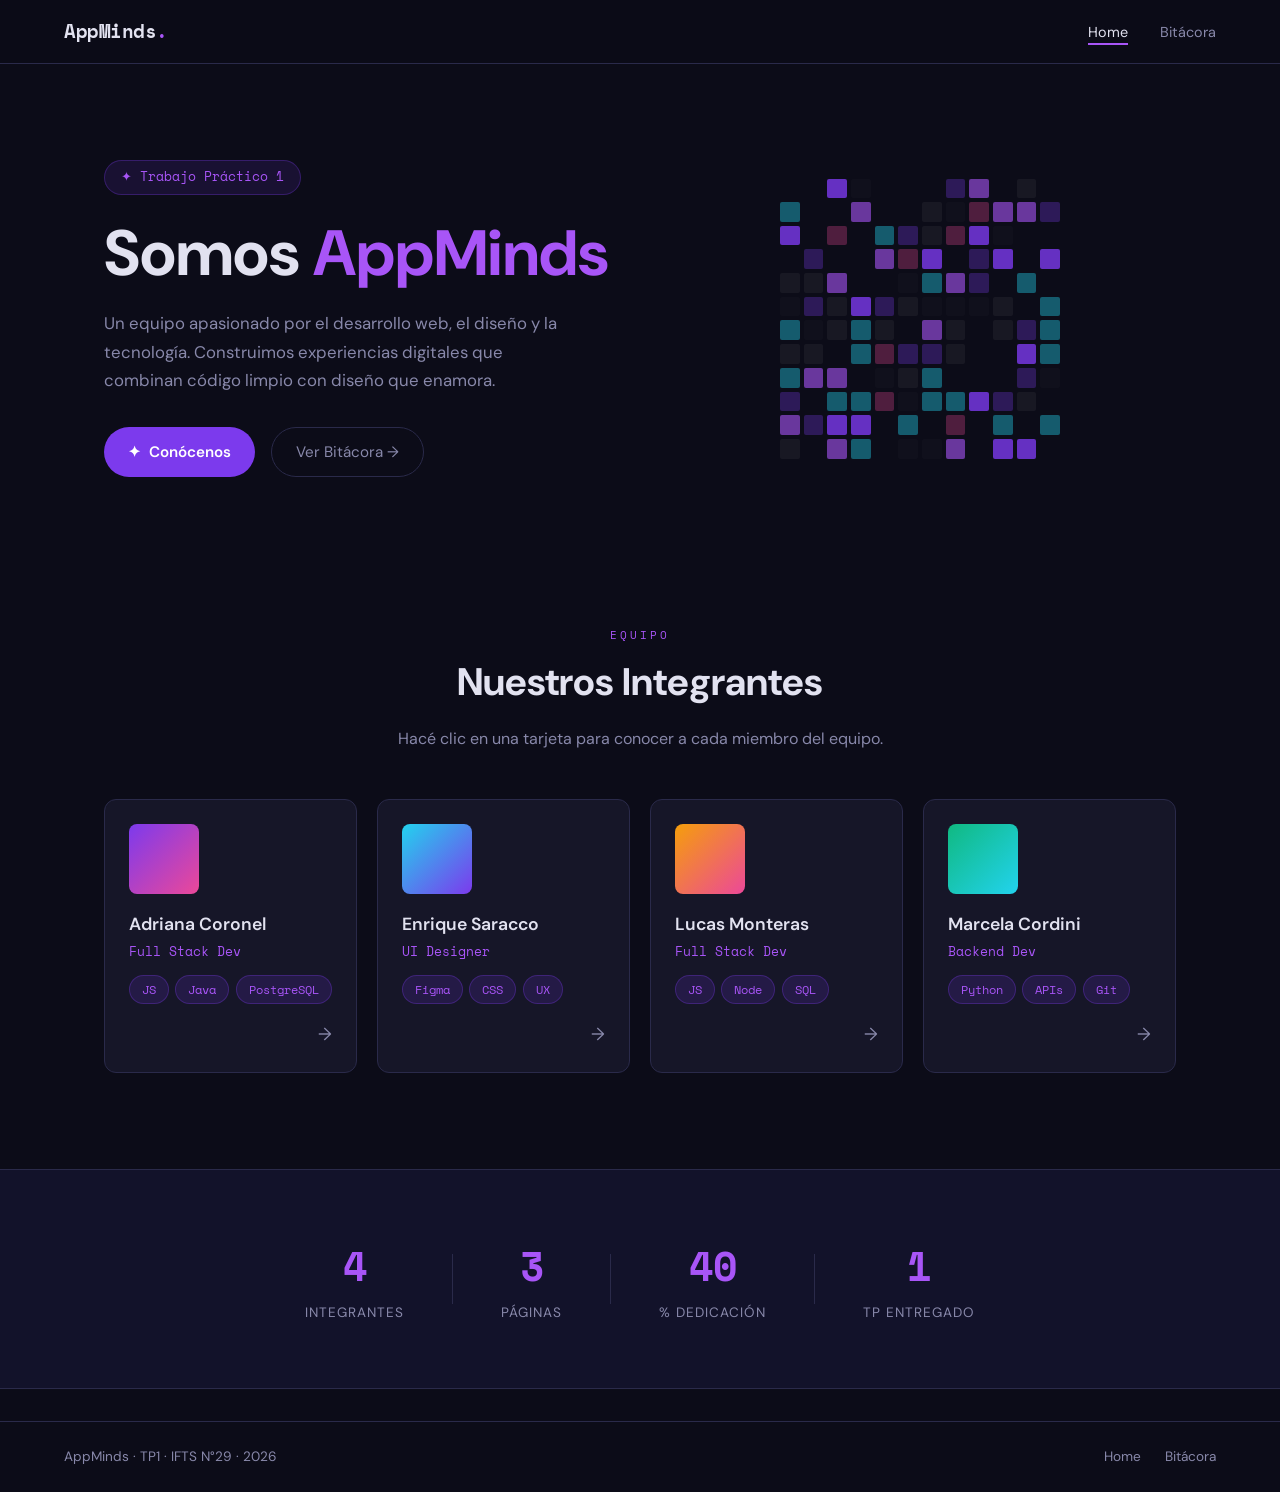
==== index.html @ 3d328a64 "modificacion de perfil" ====
<!DOCTYPE html>
<html lang="es">
<head>
  <meta charset="UTF-8" />
  <meta name="viewport" content="width=device-width, initial-scale=1.0" />
  <title>AppMinds | TP1</title>
  <link rel="stylesheet" href="css/styles.css" />
  <link rel="stylesheet" href="css/index.css" />
</head>
<body>
  <nav class="navbar">
    <a href="index.html" class="nav-logo">AppMinds<span class="accent">.</span></a>
    <ul class="nav-links">
      <li><a href="index.html" class="active">Home</a></li>
      <li><a href="bitacora.html">Bitácora</a></li>
    </ul>
    <button class="nav-toggle" id="navToggle" aria-label="Menu">
      <span></span><span></span><span></span>
    </button>
  </nav>

  <main>
    <!-- Hero -->
    <section class="hero">
      <div class="hero-content">
        <div class="hero-badge">✦ Trabajo Práctico 1</div>
        <h1 class="hero-title">
          Somos <span class="accent">AppMinds</span>
        </h1>
        <p class="hero-desc">
          Un equipo apasionado por el desarrollo web, el diseño y la tecnología. Construimos experiencias digitales que combinan código limpio con diseño que enamora.
        </p>
        <div class="hero-cta">
          <button id="btnSurprise" class="btn-primary">
            <span>✦</span> Conócenos
          </button>
          <a href="bitacora.html" class="btn-ghost">Ver Bitácora →</a>
        </div>
        <div id="surpriseMsg" class="surprise-msg hidden">
          ¡Hola! 👋 Somos estudiantes de desarrollo web. Bienvenido a nuestro TP1.
        </div>
      </div>
      <div class="hero-visual">
        <div class="pixel-grid" id="pixelGrid"></div>
      </div>
    </section>

    <!-- Team Members -->
    <section class="team-section">
      <div class="section-header">
        <span class="section-tag">EQUIPO</span>
        <h2>Nuestros Integrantes</h2>
        <p>Hacé clic en una tarjeta para conocer a cada miembro del equipo.</p>
      </div>
      <div class="team-grid">

        <a href="adriana.html" class="member-card">
          <div class="member-avatar">
            <div class="avatar-pixel av1"></div>
          </div>
          <div class="member-info">
            <h3>Adriana Coronel</h3>
            <span class="member-role">Full Stack Dev</span>
            <div class="member-skills">
              <span class="tag">JS</span>
              <span class="tag">Java</span>
              <span class="tag">PostgreSQL</span>
            </div>
          </div>
          <span class="card-arrow">→</span>
        </a>

        <a href="miembro2.html" class="member-card">
          <div class="member-avatar">
            <div class="avatar-pixel av2"></div>
          </div>
          <div class="member-info">
            <h3>Enrique Saracco</h3>
            <span class="member-role">UI Designer</span>
            <div class="member-skills">
              <span class="tag">Figma</span>
              <span class="tag">CSS</span>
              <span class="tag">UX</span>
            </div>
          </div>
          <span class="card-arrow">→</span>
        </a>

        <a href="miembro3.html" class="member-card">
          <div class="member-avatar">
            <div class="avatar-pixel av3"></div>
          </div>
          <div class="member-info">
            <h3>Lucas Monteras</h3>
            <span class="member-role">Full Stack Dev</span>
            <div class="member-skills">
              <span class="tag">JS</span>
              <span class="tag">Node</span>
              <span class="tag">SQL</span>
            </div>
          </div>
          <span class="card-arrow">→</span>
        </a>

        <a href="miembro4.html" class="member-card">
          <div class="member-avatar">
            <div class="avatar-pixel av4"></div>
          </div>
          <div class="member-info">
            <h3>Marcela Cordini</h3>
            <span class="member-role">Backend Dev</span>
            <div class="member-skills">
              <span class="tag">Python</span>
              <span class="tag">APIs</span>
              <span class="tag">Git</span>
            </div>
          </div>
          <span class="card-arrow">→</span>
        </a>

      </div>
    </section>

    <!-- Stats -->
    <section class="stats-section">
      <div class="stat-item">
        <span class="stat-num" data-target="4">0</span>
        <span class="stat-label">Integrantes</span>
      </div>
      <div class="stat-divider"></div>
      <div class="stat-item">
        <span class="stat-num" data-target="3">0</span>
        <span class="stat-label">Páginas</span>
      </div>
      <div class="stat-divider"></div>
      <div class="stat-item">
        <span class="stat-num" data-target="100">0</span>
        <span class="stat-label">% Dedicación</span>
      </div>
      <div class="stat-divider"></div>
      <div class="stat-item">
        <span class="stat-num" data-target="1">0</span>
        <span class="stat-label">TP Entregado</span>
      </div>
    </section>
  </main>

  <footer class="footer">
    <p>AppMinds · TP1 · IFTS N°29 · 2026</p>
    <div class="footer-links">
      <a href="index.html">Home</a>
      <a href="bitacora.html">Bitácora</a>
    </div>
  </footer>

  <script src="js/main.js"></script>
  <script src="js/index.js"></script>
</body>
</html>
---- css/styles.css ----
/* =========================================
   GLOBAL STYLES - DevTeam TP1
   ========================================= */

@import url('https://fonts.googleapis.com/css2?family=Space+Mono:ital,wght@0,400;0,700;1,400&family=DM+Sans:wght@300;400;500;600;700&display=swap');

/* ---- CSS Variables ---- */
:root {
  --bg:        #0c0c18;
  --bg-2:      #12122a;
  --bg-card:   #161628;
  --border:    #2a2a4a;
  --purple:    #7c3aed;
  --purple-light: #a855f7;
  --purple-glow: rgba(124, 58, 237, 0.25);
  --pink:      #ec4899;
  --cyan:      #22d3ee;
  --text:      #e2e2f0;
  --text-muted:#8888aa;
  --white:     #ffffff;
  --font-mono: 'Space Mono', monospace;
  --font-sans: 'DM Sans', sans-serif;
  --radius:    12px;
  --radius-sm: 8px;
  --radius-pill: 50px;
  --transition: 0.25s ease;
  --shadow:    0 4px 24px rgba(0,0,0,0.4);
  --shadow-purple: 0 0 30px rgba(124, 58, 237, 0.3);
}

/* ---- Reset ---- */
*, *::before, *::after { box-sizing: border-box; margin: 0; padding: 0; }
html { scroll-behavior: smooth; }
body {
  font-family: var(--font-sans);
  background: var(--bg);
  color: var(--text);
  line-height: 1.6;
  min-height: 100vh;
  overflow-x: hidden;
}
a { color: inherit; text-decoration: none; }
ul { list-style: none; }
img { max-width: 100%; display: block; }
button { cursor: pointer; border: none; background: none; font-family: inherit; }

/* ---- Scrollbar ---- */
::-webkit-scrollbar { width: 6px; }
::-webkit-scrollbar-track { background: var(--bg); }
::-webkit-scrollbar-thumb { background: var(--purple); border-radius: 3px; }

/* ---- Navbar ---- */
.navbar {
  position: sticky;
  top: 0;
  z-index: 100;
  display: flex;
  align-items: center;
  justify-content: space-between;
  padding: 1rem 2rem;
  background: rgba(12, 12, 24, 0.9);
  backdrop-filter: blur(12px);
  border-bottom: 1px solid var(--border);
}
.nav-logo {
  font-family: var(--font-mono);
  font-size: 1.2rem;
  font-weight: 700;
  letter-spacing: -0.5px;
}
.nav-logo .accent { color: var(--purple-light); }
.nav-links {
  display: flex;
  gap: 2rem;
}
.nav-links a {
  font-size: 0.9rem;
  color: var(--text-muted);
  transition: color var(--transition);
  position: relative;
}
.nav-links a::after {
  content: '';
  position: absolute;
  bottom: -4px; left: 0;
  width: 0; height: 2px;
  background: var(--purple-light);
  transition: width var(--transition);
}
.nav-links a:hover,
.nav-links a.active {
  color: var(--text);
}
.nav-links a.active::after,
.nav-links a:hover::after { width: 100%; }

.nav-toggle {
  display: none;
  flex-direction: column;
  gap: 5px;
  padding: 4px;
}
.nav-toggle span {
  display: block;
  width: 22px; height: 2px;
  background: var(--text);
  border-radius: 2px;
  transition: var(--transition);
}

/* ---- Buttons ---- */
.btn-primary {
  display: inline-flex;
  align-items: center;
  gap: 0.5rem;
  padding: 0.75rem 1.5rem;
  background: var(--purple);
  color: var(--white);
  border-radius: var(--radius-pill);
  font-size: 0.95rem;
  font-weight: 600;
  transition: background var(--transition), transform var(--transition), box-shadow var(--transition);
}
.btn-primary:hover {
  background: var(--purple-light);
  transform: translateY(-2px);
  box-shadow: var(--shadow-purple);
}
.btn-ghost {
  display: inline-flex;
  align-items: center;
  gap: 0.5rem;
  padding: 0.75rem 1.5rem;
  border: 1px solid var(--border);
  color: var(--text-muted);
  border-radius: var(--radius-pill);
  font-size: 0.95rem;
  transition: border-color var(--transition), color var(--transition);
}
.btn-ghost:hover {
  border-color: var(--purple);
  color: var(--text);
}

/* ---- Tags / Pills ---- */
.tag {
  display: inline-block;
  padding: 0.25rem 0.75rem;
  background: rgba(124, 58, 237, 0.15);
  border: 1px solid rgba(124, 58, 237, 0.3);
  color: var(--purple-light);
  border-radius: var(--radius-pill);
  font-size: 0.75rem;
  font-family: var(--font-mono);
  font-weight: 400;
}

/* ---- Section header ---- */
.section-tag {
  display: inline-block;
  font-family: var(--font-mono);
  font-size: 0.7rem;
  letter-spacing: 3px;
  color: var(--purple-light);
  margin-bottom: 0.5rem;
}
.section-header {
  text-align: center;
  margin-bottom: 3rem;
}
.section-header h2 {
  font-size: clamp(1.6rem, 3vw, 2.4rem);
  font-weight: 700;
  margin-bottom: 0.75rem;
}
.section-header p {
  color: var(--text-muted);
  max-width: 500px;
  margin: 0 auto;
}

/* ---- Footer ---- */
.footer {
  display: flex;
  align-items: center;
  justify-content: space-between;
  padding: 1.5rem 2rem;
  border-top: 1px solid var(--border);
  font-size: 0.85rem;
  color: var(--text-muted);
}
.footer-links {
  display: flex;
  gap: 1.5rem;
}
.footer-links a:hover { color: var(--purple-light); }

/* ---- Accent color ---- */
.accent { color: var(--purple-light); }

/* ---- Hidden util ---- */
.hidden { display: none !important; }

/* ---- Back link ---- */
.back-link {
  display: inline-flex;
  align-items: center;
  gap: 0.5rem;
  color: var(--text-muted);
  font-size: 0.9rem;
  margin: 1.5rem 2rem;
  transition: color var(--transition);
}
.back-link:hover { color: var(--purple-light); }

/* =========================================
   RESPONSIVE
   ========================================= */

/* Mobile small — 400px */
@media (max-width: 400px) {
  .navbar { padding: 0.75rem 1rem; }
  .nav-links { display: none; }
  .nav-toggle { display: flex; }
  .footer { flex-direction: column; gap: 0.75rem; text-align: center; }
}

/* Tablet — 900px */
@media (max-width: 900px) {
  .nav-links { gap: 1.25rem; }
  .nav-toggle { display: flex; }
}

/* Desktop — 1200px and up */
@media (min-width: 1200px) {
  .navbar { padding: 1rem 4rem; }
  .footer { padding: 1.5rem 4rem; }
}

/* Mobile nav open state */
.nav-links.open {
  display: flex;
  flex-direction: column;
  position: absolute;
  top: 100%; left: 0; right: 0;
  background: var(--bg-2);
  border-bottom: 1px solid var(--border);
  padding: 1rem 2rem;
  gap: 1rem;
}
---- css/index.css ----
/* =========================================
   INDEX PAGE STYLES
   ========================================= */

/* ---- Hero ---- */
.hero {
  display: grid;
  grid-template-columns: 1fr 1fr;
  align-items: center;
  gap: 3rem;
  padding: 5rem 2rem 4rem;
  max-width: 1100px;
  margin: 0 auto;
}

.hero-badge {
  display: inline-flex;
  align-items: center;
  gap: 0.5rem;
  padding: 0.4rem 1rem;
  background: rgba(124, 58, 237, 0.12);
  border: 1px solid rgba(124, 58, 237, 0.3);
  border-radius: var(--radius-pill);
  font-size: 0.8rem;
  font-family: var(--font-mono);
  color: var(--purple-light);
  margin-bottom: 1.5rem;
  animation: fadeDown 0.6s ease both;
}

.hero-title {
  font-size: clamp(2.4rem, 5vw, 4rem);
  font-weight: 700;
  line-height: 1.1;
  margin-bottom: 1.25rem;
  animation: fadeDown 0.6s 0.1s ease both;
}

.hero-desc {
  color: var(--text-muted);
  font-size: 1.05rem;
  line-height: 1.7;
  max-width: 480px;
  margin-bottom: 2rem;
  animation: fadeDown 0.6s 0.2s ease both;
}

.hero-cta {
  display: flex;
  flex-wrap: wrap;
  gap: 1rem;
  animation: fadeDown 0.6s 0.3s ease both;
}

.surprise-msg {
  margin-top: 1rem;
  padding: 0.75rem 1.25rem;
  background: rgba(124, 58, 237, 0.1);
  border-left: 3px solid var(--purple);
  border-radius: 0 var(--radius-sm) var(--radius-sm) 0;
  font-size: 0.95rem;
  color: var(--text);
  animation: fadeDown 0.3s ease both;
}

/* ---- Pixel Grid Visual ---- */
.hero-visual {
  display: flex;
  justify-content: center;
  animation: fadeUp 0.8s 0.2s ease both;
}

.pixel-grid {
  display: grid;
  grid-template-columns: repeat(12, 1fr);
  gap: 4px;
  width: 280px;
  height: 280px;
}

.pixel-cell {
  border-radius: 2px;
  transition: background 0.3s ease, transform 0.2s ease;
}
.pixel-cell:hover { transform: scale(1.3); }

/* ---- Team Grid ---- */
.team-section {
  padding: 4rem 2rem;
  max-width: 1100px;
  margin: 0 auto;
}

.team-grid {
  display: grid;
  grid-template-columns: repeat(auto-fit, minmax(240px, 1fr));
  gap: 1.25rem;
}

.member-card {
  display: flex;
  flex-direction: column;
  gap: 1rem;
  padding: 1.5rem;
  background: var(--bg-card);
  border: 1px solid var(--border);
  border-radius: var(--radius);
  transition: border-color var(--transition), transform var(--transition), box-shadow var(--transition);
  position: relative;
  overflow: hidden;
}
.member-card::before {
  content: '';
  position: absolute;
  inset: 0;
  background: linear-gradient(135deg, var(--purple-glow) 0%, transparent 60%);
  opacity: 0;
  transition: opacity var(--transition);
}
.member-card:hover {
  border-color: var(--purple);
  transform: translateY(-4px);
  box-shadow: var(--shadow-purple);
}
.member-card:hover::before { opacity: 1; }

/* pixel avatar placeholder */
.member-avatar {
  width: 70px;
  height: 70px;
  border-radius: var(--radius-sm);
  overflow: hidden;
  position: relative;
  z-index: 1;
}
.avatar-pixel {
  width: 100%;
  height: 100%;
}
.av1 { background: linear-gradient(135deg, #7c3aed, #ec4899); }
.av2 { background: linear-gradient(135deg, #22d3ee, #7c3aed); }
.av3 { background: linear-gradient(135deg, #f59e0b, #ec4899); }
.av4 { background: linear-gradient(135deg, #10b981, #22d3ee); }

.member-info { flex: 1; position: relative; z-index: 1; }
.member-info h3 {
  font-size: 1.1rem;
  font-weight: 600;
  margin-bottom: 0.25rem;
}
.member-role {
  font-size: 0.8rem;
  color: var(--purple-light);
  font-family: var(--font-mono);
  display: block;
  margin-bottom: 0.75rem;
}
.member-skills {
  display: flex;
  flex-wrap: wrap;
  gap: 0.4rem;
}

.card-arrow {
  align-self: flex-end;
  color: var(--text-muted);
  font-size: 1.1rem;
  transition: color var(--transition), transform var(--transition);
  position: relative;
  z-index: 1;
}
.member-card:hover .card-arrow {
  color: var(--purple-light);
  transform: translateX(4px);
}

/* ---- Stats ---- */
.stats-section {
  display: flex;
  align-items: center;
  justify-content: center;
  flex-wrap: wrap;
  gap: 0;
  padding: 3rem 2rem;
  background: var(--bg-2);
  border-top: 1px solid var(--border);
  border-bottom: 1px solid var(--border);
  margin: 2rem 0;
}
.stat-item {
  display: flex;
  flex-direction: column;
  align-items: center;
  gap: 0.25rem;
  padding: 1rem 3rem;
}
.stat-num {
  font-family: var(--font-mono);
  font-size: 2.5rem;
  font-weight: 700;
  color: var(--purple-light);
}
.stat-label {
  font-size: 0.85rem;
  color: var(--text-muted);
  text-transform: uppercase;
  letter-spacing: 1px;
}
.stat-divider {
  width: 1px;
  height: 50px;
  background: var(--border);
}

/* ---- Animations ---- */
@keyframes fadeDown {
  from { opacity: 0; transform: translateY(-20px); }
  to   { opacity: 1; transform: translateY(0); }
}
@keyframes fadeUp {
  from { opacity: 0; transform: translateY(20px); }
  to   { opacity: 1; transform: translateY(0); }
}

/* =========================================
   RESPONSIVE INDEX
   ========================================= */
@media (max-width: 900px) {
  .hero {
    grid-template-columns: 1fr;
    padding: 3rem 1.5rem 2rem;
    text-align: center;
  }
  .hero-desc { margin: 0 auto 2rem; }
  .hero-cta { justify-content: center; }
  .hero-visual { order: -1; }
  .pixel-grid { width: 200px; height: 200px; }
  .stat-item { padding: 1rem 1.5rem; }
  .stat-divider { display: none; }
}

@media (max-width: 400px) {
  .hero { padding: 2rem 1rem; }
  .team-grid { grid-template-columns: 1fr; }
  .stats-section { flex-direction: column; }
  .stat-item { padding: 0.75rem 1rem; }
}

@media (min-width: 1200px) {
  .hero { padding: 6rem 4rem 5rem; max-width: 1200px; }
  .team-section { max-width: 1200px; padding: 4rem 4rem; }
}
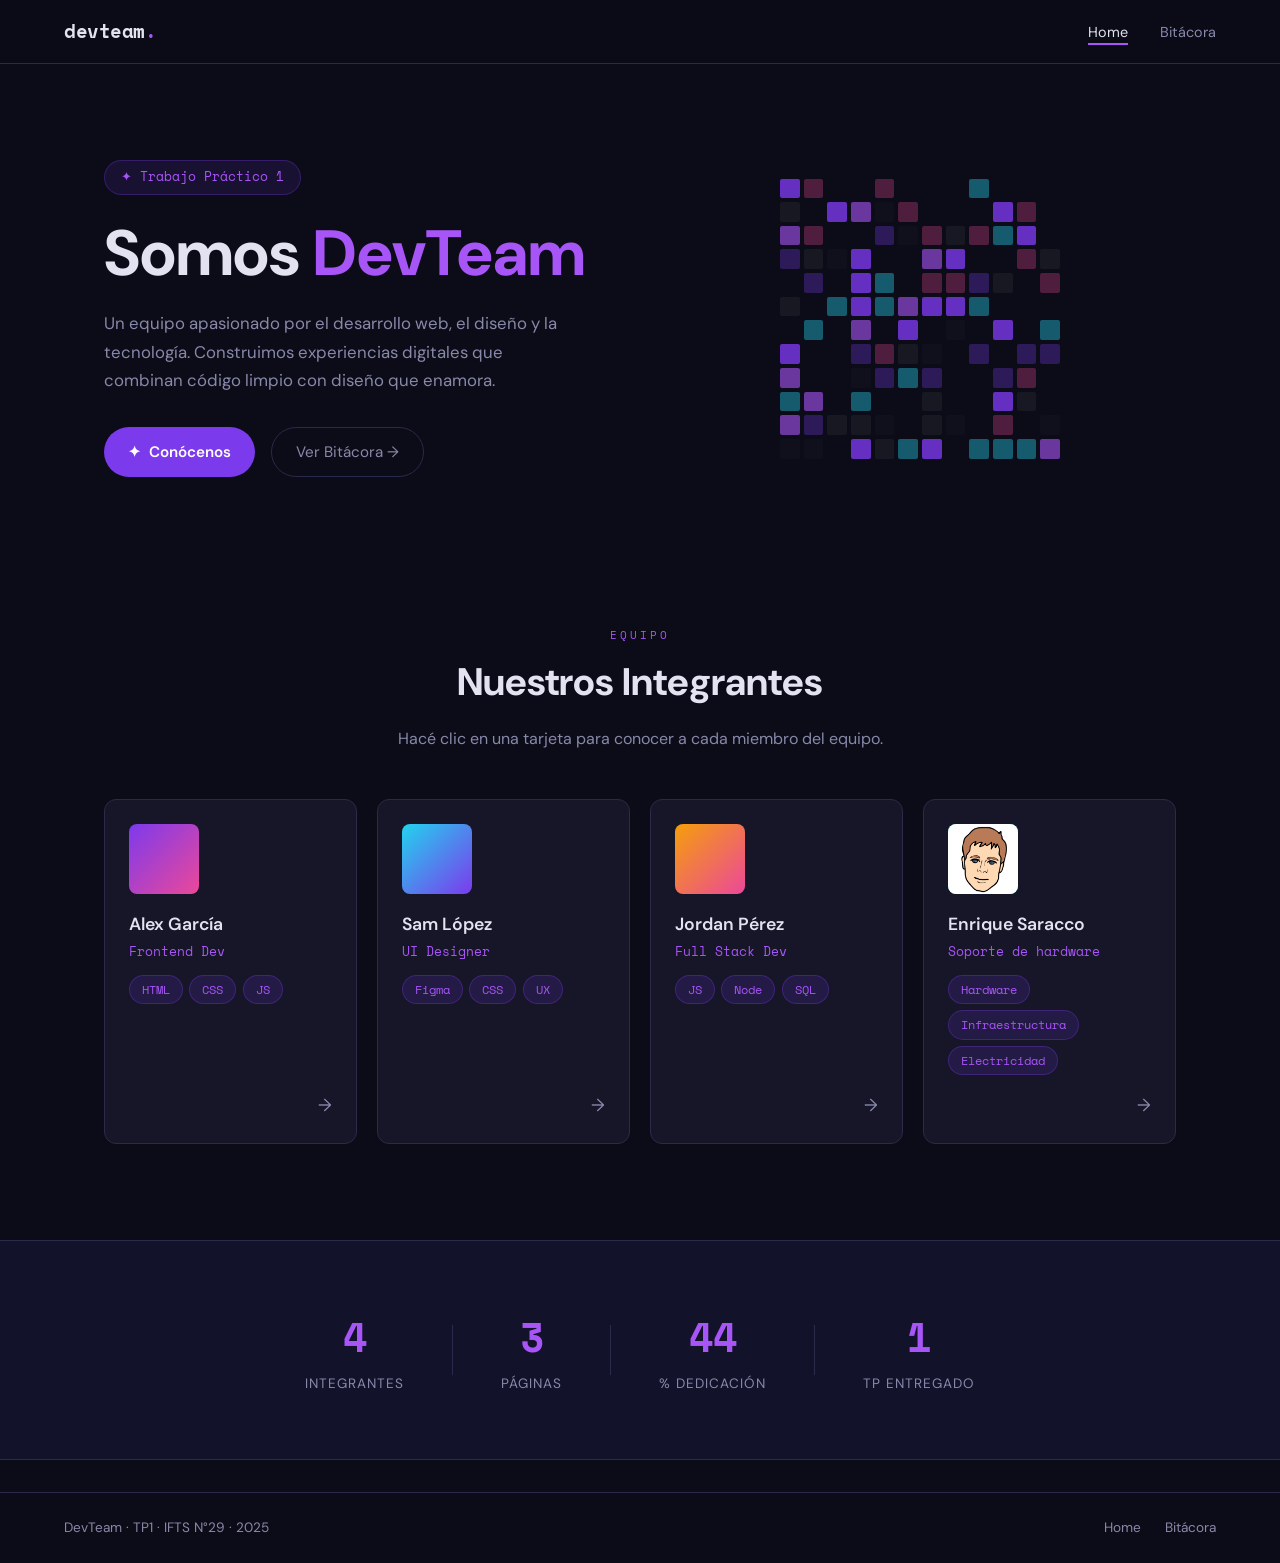
==== commit 4c4786a6: "Actualicé index y enrique con los datos de Enrique" ====
--- a/index.html
+++ b/index.html
@@ -9,7 +9,7 @@
 </head>
 <body>
   <nav class="navbar">
-    <a href="index.html" class="nav-logo">AppMinds<span class="accent">.</span></a>
+    <a href="index.html" class="nav-logo">devteam<span class="accent">.</span></a>
     <ul class="nav-links">
       <li><a href="index.html" class="active">Home</a></li>
       <li><a href="bitacora.html">Bitácora</a></li>
@@ -25,7 +25,7 @@
       <div class="hero-content">
         <div class="hero-badge">✦ Trabajo Práctico 1</div>
         <h1 class="hero-title">
-          Somos <span class="accent">AppMinds</span>
+          Somos <span class="accent">DevTeam</span>
         </h1>
         <p class="hero-desc">
           Un equipo apasionado por el desarrollo web, el diseño y la tecnología. Construimos experiencias digitales que combinan código limpio con diseño que enamora.
@@ -54,17 +54,17 @@
       </div>
       <div class="team-grid">
 
-        <a href="adriana.html" class="member-card">
+        <a href="miembro1.html" class="member-card">
           <div class="member-avatar">
             <div class="avatar-pixel av1"></div>
           </div>
           <div class="member-info">
-            <h3>Adriana Coronel</h3>
-            <span class="member-role">Full Stack Dev</span>
+            <h3>Alex García</h3>
+            <span class="member-role">Frontend Dev</span>
             <div class="member-skills">
+              <span class="tag">HTML</span>
+              <span class="tag">CSS</span>
               <span class="tag">JS</span>
-              <span class="tag">Java</span>
-              <span class="tag">PostgreSQL</span>
             </div>
           </div>
           <span class="card-arrow">→</span>
@@ -75,7 +75,7 @@
             <div class="avatar-pixel av2"></div>
           </div>
           <div class="member-info">
-            <h3>Enrique Saracco</h3>
+            <h3>Sam López</h3>
             <span class="member-role">UI Designer</span>
             <div class="member-skills">
               <span class="tag">Figma</span>
@@ -91,7 +91,7 @@
             <div class="avatar-pixel av3"></div>
           </div>
           <div class="member-info">
-            <h3>Lucas Monteras</h3>
+            <h3>Jordan Pérez</h3>
             <span class="member-role">Full Stack Dev</span>
             <div class="member-skills">
               <span class="tag">JS</span>
@@ -102,17 +102,17 @@
           <span class="card-arrow">→</span>
         </a>
 
-        <a href="miembro4.html" class="member-card">
+        <a href="enrique.html" class="member-card">
           <div class="member-avatar">
-            <div class="avatar-pixel av4"></div>
+             <img src="img/enrique_avatar.png" alt="Enrique Saracco" class="avatar-pixel av4" style="object-fit:cover;object-position:center top;">
           </div>
           <div class="member-info">
-            <h3>Marcela Cordini</h3>
-            <span class="member-role">Backend Dev</span>
+            <h3>Enrique Saracco</h3>
+            <span class="member-role">Soporte de hardware</span>
             <div class="member-skills">
-              <span class="tag">Python</span>
-              <span class="tag">APIs</span>
-              <span class="tag">Git</span>
+              <span class="tag">Hardware</span>
+              <span class="tag">Infraestructura</span>
+              <span class="tag">Electricidad</span>
             </div>
           </div>
           <span class="card-arrow">→</span>
@@ -146,7 +146,7 @@
   </main>
 
   <footer class="footer">
-    <p>AppMinds · TP1 · IFTS N°29 · 2026</p>
+    <p>DevTeam · TP1 · IFTS N°29 · 2025</p>
     <div class="footer-links">
       <a href="index.html">Home</a>
       <a href="bitacora.html">Bitácora</a>
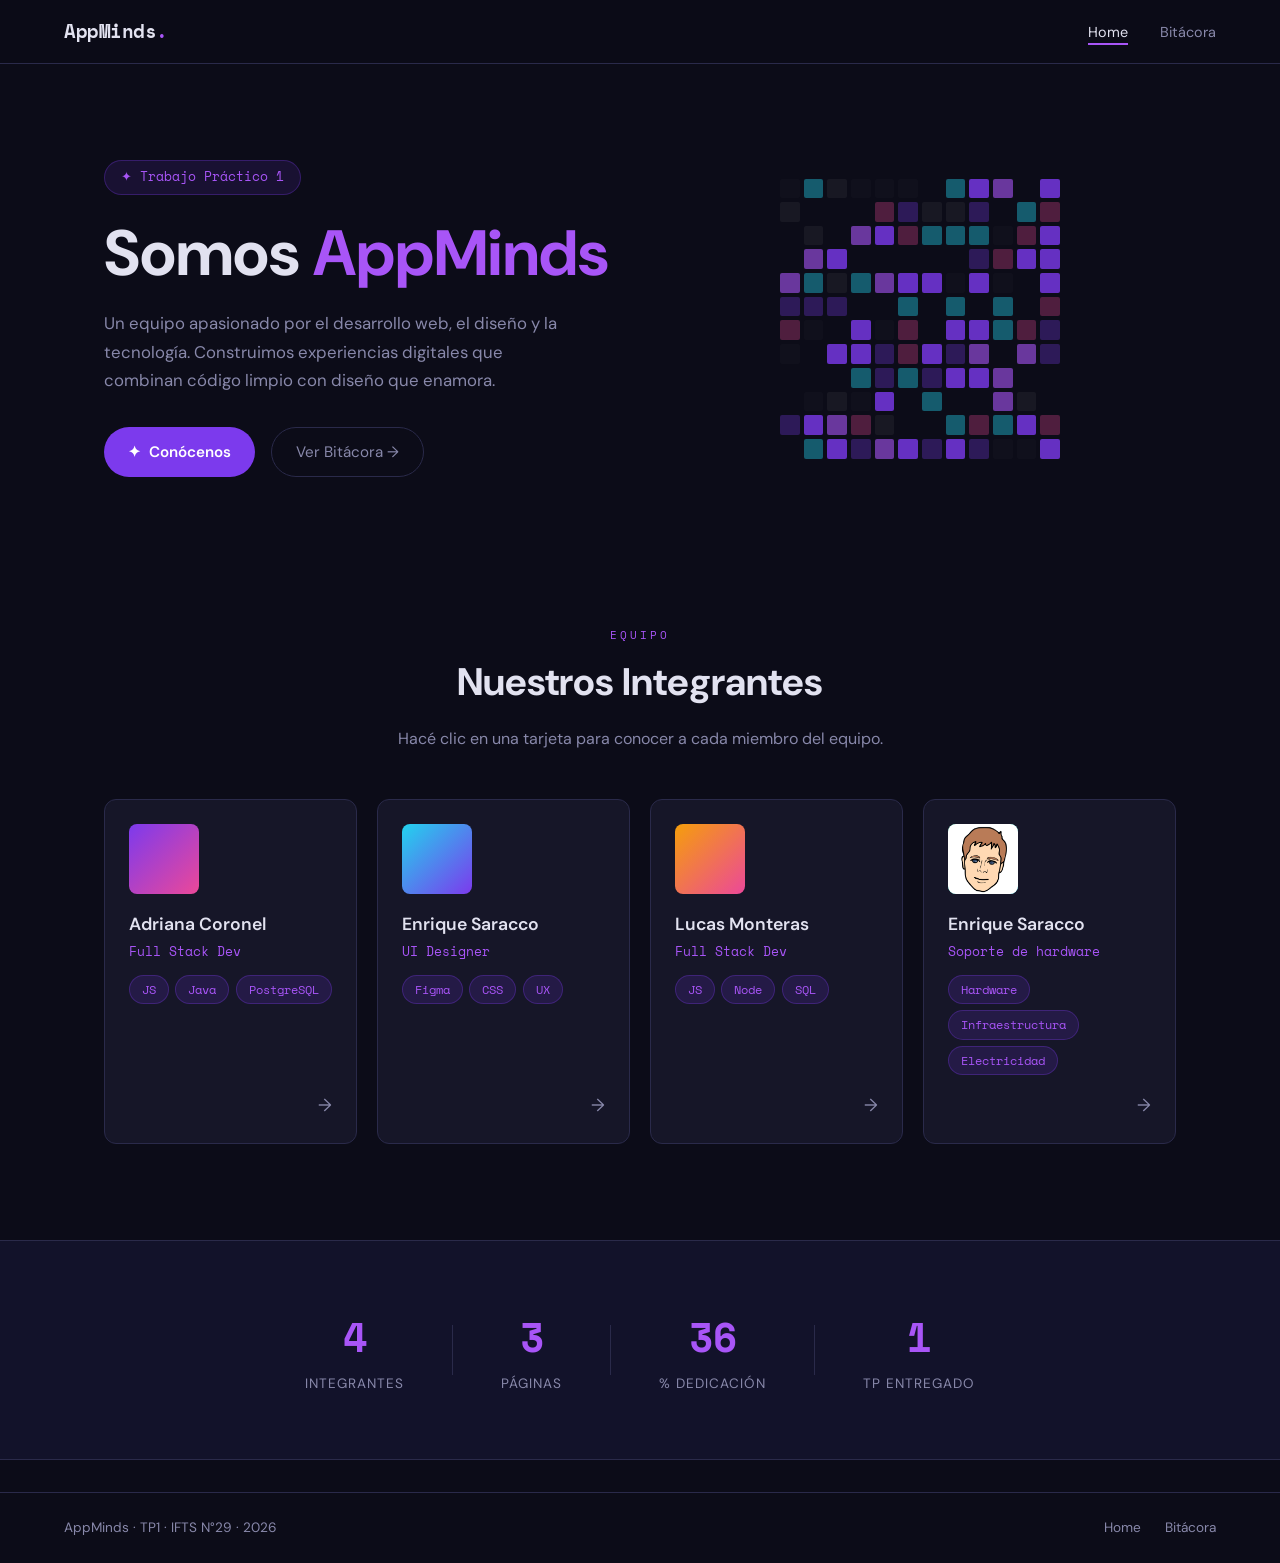
==== commit edb4d520: "Merge branch 'enrique' into MR_20260502" ====
--- a/index.html
+++ b/index.html
@@ -9,7 +9,7 @@
 </head>
 <body>
   <nav class="navbar">
-    <a href="index.html" class="nav-logo">devteam<span class="accent">.</span></a>
+    <a href="index.html" class="nav-logo">AppMinds<span class="accent">.</span></a>
     <ul class="nav-links">
       <li><a href="index.html" class="active">Home</a></li>
       <li><a href="bitacora.html">Bitácora</a></li>
@@ -25,7 +25,7 @@
       <div class="hero-content">
         <div class="hero-badge">✦ Trabajo Práctico 1</div>
         <h1 class="hero-title">
-          Somos <span class="accent">DevTeam</span>
+          Somos <span class="accent">AppMinds</span>
         </h1>
         <p class="hero-desc">
           Un equipo apasionado por el desarrollo web, el diseño y la tecnología. Construimos experiencias digitales que combinan código limpio con diseño que enamora.
@@ -54,17 +54,17 @@
       </div>
       <div class="team-grid">
 
-        <a href="miembro1.html" class="member-card">
+        <a href="adriana.html" class="member-card">
           <div class="member-avatar">
             <div class="avatar-pixel av1"></div>
           </div>
           <div class="member-info">
-            <h3>Alex García</h3>
-            <span class="member-role">Frontend Dev</span>
+            <h3>Adriana Coronel</h3>
+            <span class="member-role">Full Stack Dev</span>
             <div class="member-skills">
-              <span class="tag">HTML</span>
-              <span class="tag">CSS</span>
               <span class="tag">JS</span>
+              <span class="tag">Java</span>
+              <span class="tag">PostgreSQL</span>
             </div>
           </div>
           <span class="card-arrow">→</span>
@@ -75,7 +75,7 @@
             <div class="avatar-pixel av2"></div>
           </div>
           <div class="member-info">
-            <h3>Sam López</h3>
+            <h3>Enrique Saracco</h3>
             <span class="member-role">UI Designer</span>
             <div class="member-skills">
               <span class="tag">Figma</span>
@@ -91,7 +91,7 @@
             <div class="avatar-pixel av3"></div>
           </div>
           <div class="member-info">
-            <h3>Jordan Pérez</h3>
+            <h3>Lucas Monteras</h3>
             <span class="member-role">Full Stack Dev</span>
             <div class="member-skills">
               <span class="tag">JS</span>
@@ -146,7 +146,7 @@
   </main>
 
   <footer class="footer">
-    <p>DevTeam · TP1 · IFTS N°29 · 2025</p>
+    <p>AppMinds · TP1 · IFTS N°29 · 2026</p>
     <div class="footer-links">
       <a href="index.html">Home</a>
       <a href="bitacora.html">Bitácora</a>
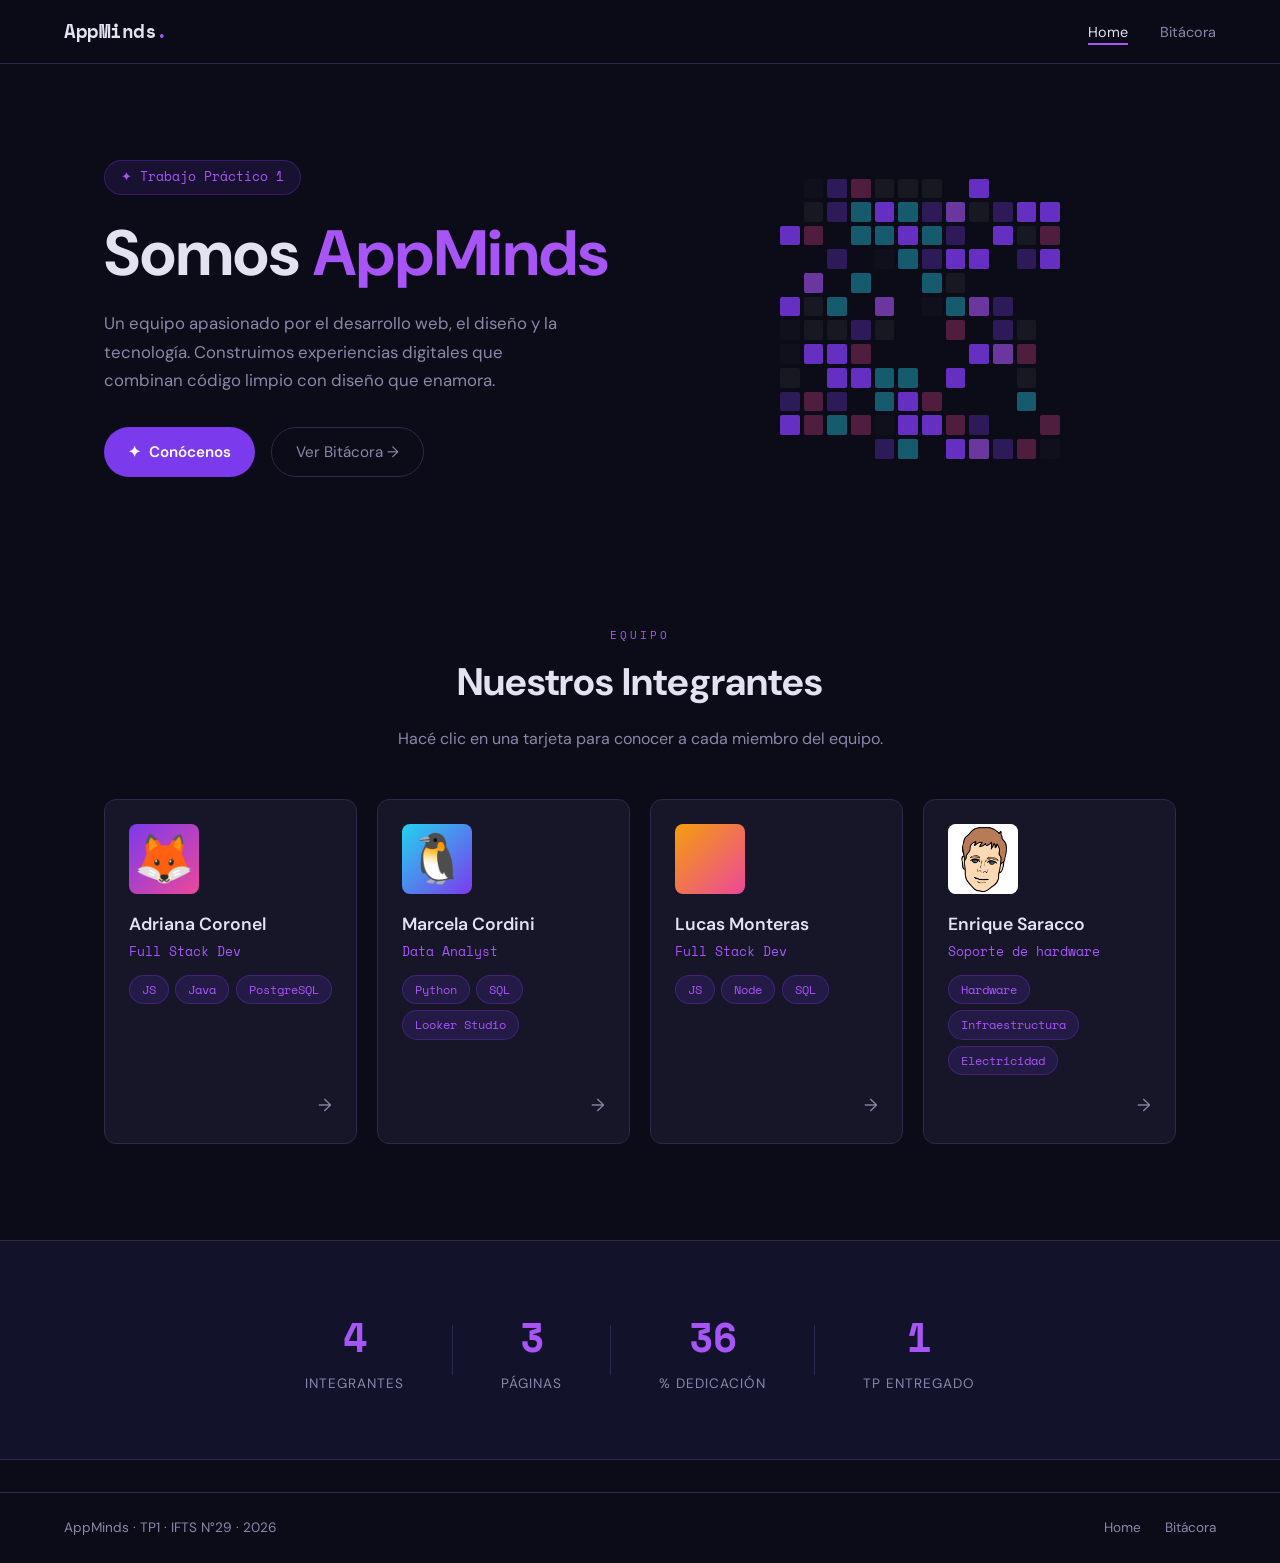
==== commit a152b673: "Cambia estilos de avatar en index" ====
--- a/index.html
+++ b/index.html
@@ -56,7 +56,7 @@
 
         <a href="adriana.html" class="member-card">
           <div class="member-avatar">
-            <div class="avatar-pixel av1"></div>
+            <div class="avatar-pixel av1">🦊</div>
           </div>
           <div class="member-info">
             <h3>Adriana Coronel</h3>
@@ -70,17 +70,17 @@
           <span class="card-arrow">→</span>
         </a>
 
-        <a href="miembro2.html" class="member-card">
+        <a href="marcela.html" class="member-card">
           <div class="member-avatar">
-            <div class="avatar-pixel av2"></div>
+            <div class="avatar-pixel av2">🐧</div>
           </div>
           <div class="member-info">
-            <h3>Enrique Saracco</h3>
-            <span class="member-role">UI Designer</span>
+            <h3>Marcela Cordini</h3>
+            <span class="member-role">Data Analyst</span>
             <div class="member-skills">
-              <span class="tag">Figma</span>
-              <span class="tag">CSS</span>
-              <span class="tag">UX</span>
+              <span class="tag">Python</span>
+              <span class="tag">SQL</span>
+              <span class="tag">Looker Studio</span>
             </div>
           </div>
           <span class="card-arrow">→</span>
--- a/css/styles.css
+++ b/css/styles.css
@@ -1,5 +1,5 @@
 /* =========================================
-   GLOBAL STYLES - DevTeam TP1
+   GLOBAL STYLES - AppMinds TP1
    ========================================= */
 
 @import url('https://fonts.googleapis.com/css2?family=Space+Mono:ital,wght@0,400;0,700;1,400&family=DM+Sans:wght@300;400;500;600;700&display=swap');
--- a/css/index.css
+++ b/css/index.css
@@ -136,6 +136,10 @@
 .avatar-pixel {
   width: 100%;
   height: 100%;
+  display: flex;
+  align-items: center;
+  justify-content: center;
+  font-size: 3rem;
 }
 .av1 { background: linear-gradient(135deg, #7c3aed, #ec4899); }
 .av2 { background: linear-gradient(135deg, #22d3ee, #7c3aed); }
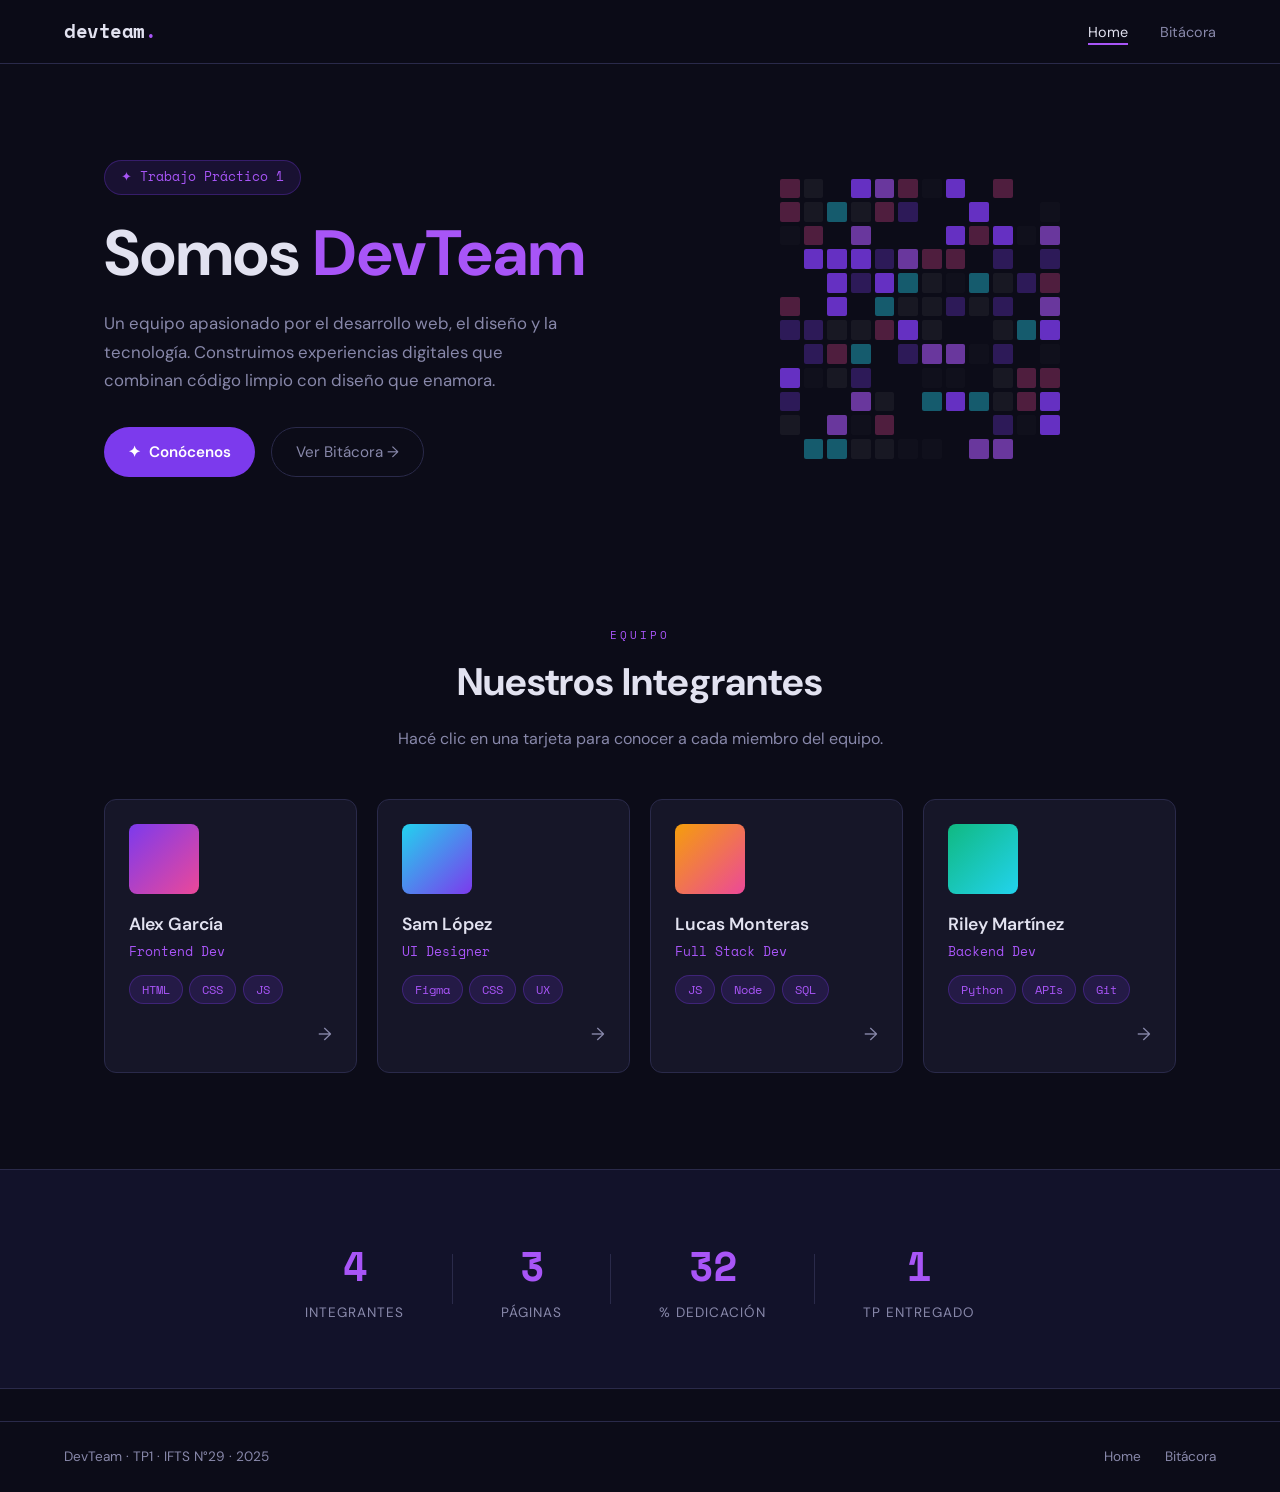
==== commit ed08b88b: "cambios" ====
--- a/index.html
+++ b/index.html
@@ -3,13 +3,13 @@
 <head>
   <meta charset="UTF-8" />
   <meta name="viewport" content="width=device-width, initial-scale=1.0" />
-  <title>AppMinds | TP1</title>
+  <title>DevTeam | TP1</title>
   <link rel="stylesheet" href="css/styles.css" />
   <link rel="stylesheet" href="css/index.css" />
 </head>
 <body>
   <nav class="navbar">
-    <a href="index.html" class="nav-logo">AppMinds<span class="accent">.</span></a>
+    <a href="index.html" class="nav-logo">devteam<span class="accent">.</span></a>
     <ul class="nav-links">
       <li><a href="index.html" class="active">Home</a></li>
       <li><a href="bitacora.html">Bitácora</a></li>
@@ -25,7 +25,7 @@
       <div class="hero-content">
         <div class="hero-badge">✦ Trabajo Práctico 1</div>
         <h1 class="hero-title">
-          Somos <span class="accent">AppMinds</span>
+          Somos <span class="accent">DevTeam</span>
         </h1>
         <p class="hero-desc">
           Un equipo apasionado por el desarrollo web, el diseño y la tecnología. Construimos experiencias digitales que combinan código limpio con diseño que enamora.
@@ -54,39 +54,39 @@
       </div>
       <div class="team-grid">
 
-        <a href="adriana.html" class="member-card">
+        <a href="miembro1.html" class="member-card">
           <div class="member-avatar">
-            <div class="avatar-pixel av1">🦊</div>
+            <div class="avatar-pixel av1"></div>
           </div>
           <div class="member-info">
-            <h3>Adriana Coronel</h3>
-            <span class="member-role">Full Stack Dev</span>
+            <h3>Alex García</h3>
+            <span class="member-role">Frontend Dev</span>
             <div class="member-skills">
+              <span class="tag">HTML</span>
+              <span class="tag">CSS</span>
               <span class="tag">JS</span>
-              <span class="tag">Java</span>
-              <span class="tag">PostgreSQL</span>
             </div>
           </div>
           <span class="card-arrow">→</span>
         </a>
 
-        <a href="marcela.html" class="member-card">
+        <a href="miembro2.html" class="member-card">
           <div class="member-avatar">
-            <div class="avatar-pixel av2">🐧</div>
+            <div class="avatar-pixel av2"></div>
           </div>
           <div class="member-info">
-            <h3>Marcela Cordini</h3>
-            <span class="member-role">Data Analyst</span>
+            <h3>Sam López</h3>
+            <span class="member-role">UI Designer</span>
             <div class="member-skills">
-              <span class="tag">Python</span>
-              <span class="tag">SQL</span>
-              <span class="tag">Looker Studio</span>
+              <span class="tag">Figma</span>
+              <span class="tag">CSS</span>
+              <span class="tag">UX</span>
             </div>
           </div>
           <span class="card-arrow">→</span>
         </a>
 
-        <a href="miembro3.html" class="member-card">
+        <a href="lucas.html" class="member-card">
           <div class="member-avatar">
             <div class="avatar-pixel av3"></div>
           </div>
@@ -102,17 +102,17 @@
           <span class="card-arrow">→</span>
         </a>
 
-        <a href="enrique.html" class="member-card">
+        <a href="miembro4.html" class="member-card">
           <div class="member-avatar">
-             <img src="img/enrique_avatar.png" alt="Enrique Saracco" class="avatar-pixel av4" style="object-fit:cover;object-position:center top;">
+            <div class="avatar-pixel av4"></div>
           </div>
           <div class="member-info">
-            <h3>Enrique Saracco</h3>
-            <span class="member-role">Soporte de hardware</span>
+            <h3>Riley Martínez</h3>
+            <span class="member-role">Backend Dev</span>
             <div class="member-skills">
-              <span class="tag">Hardware</span>
-              <span class="tag">Infraestructura</span>
-              <span class="tag">Electricidad</span>
+              <span class="tag">Python</span>
+              <span class="tag">APIs</span>
+              <span class="tag">Git</span>
             </div>
           </div>
           <span class="card-arrow">→</span>
@@ -146,7 +146,7 @@
   </main>
 
   <footer class="footer">
-    <p>AppMinds · TP1 · IFTS N°29 · 2026</p>
+    <p>DevTeam · TP1 · IFTS N°29 · 2025</p>
     <div class="footer-links">
       <a href="index.html">Home</a>
       <a href="bitacora.html">Bitácora</a>
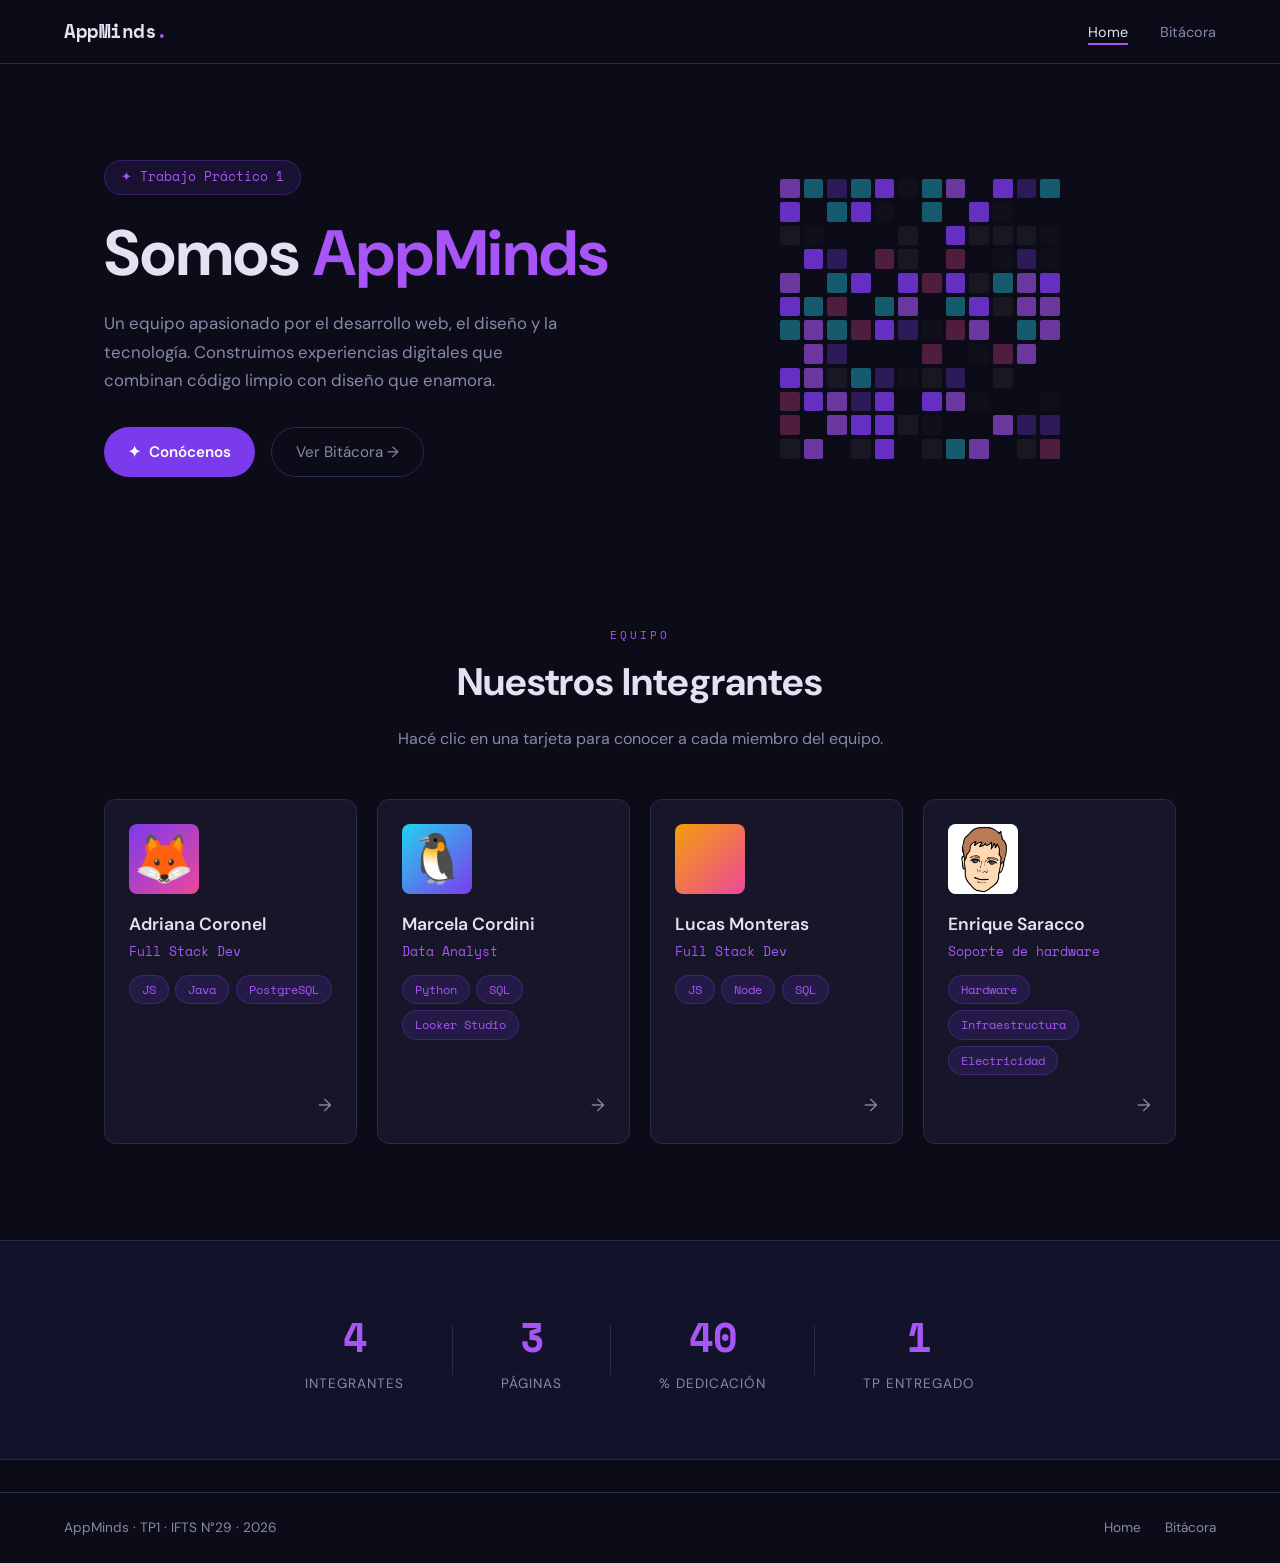
==== commit 717b828b: "Merge branch 'lucas' into MR_20260502" ====
--- a/index.html
+++ b/index.html
@@ -3,13 +3,13 @@
 <head>
   <meta charset="UTF-8" />
   <meta name="viewport" content="width=device-width, initial-scale=1.0" />
-  <title>DevTeam | TP1</title>
+  <title>AppMinds | TP1</title>
   <link rel="stylesheet" href="css/styles.css" />
   <link rel="stylesheet" href="css/index.css" />
 </head>
 <body>
   <nav class="navbar">
-    <a href="index.html" class="nav-logo">devteam<span class="accent">.</span></a>
+    <a href="index.html" class="nav-logo">AppMinds<span class="accent">.</span></a>
     <ul class="nav-links">
       <li><a href="index.html" class="active">Home</a></li>
       <li><a href="bitacora.html">Bitácora</a></li>
@@ -25,7 +25,7 @@
       <div class="hero-content">
         <div class="hero-badge">✦ Trabajo Práctico 1</div>
         <h1 class="hero-title">
-          Somos <span class="accent">DevTeam</span>
+          Somos <span class="accent">AppMinds</span>
         </h1>
         <p class="hero-desc">
           Un equipo apasionado por el desarrollo web, el diseño y la tecnología. Construimos experiencias digitales que combinan código limpio con diseño que enamora.
@@ -54,33 +54,33 @@
       </div>
       <div class="team-grid">
 
-        <a href="miembro1.html" class="member-card">
+        <a href="adriana.html" class="member-card">
           <div class="member-avatar">
-            <div class="avatar-pixel av1"></div>
+            <div class="avatar-pixel av1">🦊</div>
           </div>
           <div class="member-info">
-            <h3>Alex García</h3>
-            <span class="member-role">Frontend Dev</span>
+            <h3>Adriana Coronel</h3>
+            <span class="member-role">Full Stack Dev</span>
             <div class="member-skills">
-              <span class="tag">HTML</span>
-              <span class="tag">CSS</span>
               <span class="tag">JS</span>
+              <span class="tag">Java</span>
+              <span class="tag">PostgreSQL</span>
             </div>
           </div>
           <span class="card-arrow">→</span>
         </a>
 
-        <a href="miembro2.html" class="member-card">
+        <a href="marcela.html" class="member-card">
           <div class="member-avatar">
-            <div class="avatar-pixel av2"></div>
+            <div class="avatar-pixel av2">🐧</div>
           </div>
           <div class="member-info">
-            <h3>Sam López</h3>
-            <span class="member-role">UI Designer</span>
+            <h3>Marcela Cordini</h3>
+            <span class="member-role">Data Analyst</span>
             <div class="member-skills">
-              <span class="tag">Figma</span>
-              <span class="tag">CSS</span>
-              <span class="tag">UX</span>
+              <span class="tag">Python</span>
+              <span class="tag">SQL</span>
+              <span class="tag">Looker Studio</span>
             </div>
           </div>
           <span class="card-arrow">→</span>
@@ -102,17 +102,17 @@
           <span class="card-arrow">→</span>
         </a>
 
-        <a href="miembro4.html" class="member-card">
+        <a href="enrique.html" class="member-card">
           <div class="member-avatar">
-            <div class="avatar-pixel av4"></div>
+             <img src="img/enrique_avatar.png" alt="Enrique Saracco" class="avatar-pixel av4" style="object-fit:cover;object-position:center top;">
           </div>
           <div class="member-info">
-            <h3>Riley Martínez</h3>
-            <span class="member-role">Backend Dev</span>
+            <h3>Enrique Saracco</h3>
+            <span class="member-role">Soporte de hardware</span>
             <div class="member-skills">
-              <span class="tag">Python</span>
-              <span class="tag">APIs</span>
-              <span class="tag">Git</span>
+              <span class="tag">Hardware</span>
+              <span class="tag">Infraestructura</span>
+              <span class="tag">Electricidad</span>
             </div>
           </div>
           <span class="card-arrow">→</span>
@@ -146,7 +146,7 @@
   </main>
 
   <footer class="footer">
-    <p>DevTeam · TP1 · IFTS N°29 · 2025</p>
+    <p>AppMinds · TP1 · IFTS N°29 · 2026</p>
     <div class="footer-links">
       <a href="index.html">Home</a>
       <a href="bitacora.html">Bitácora</a>
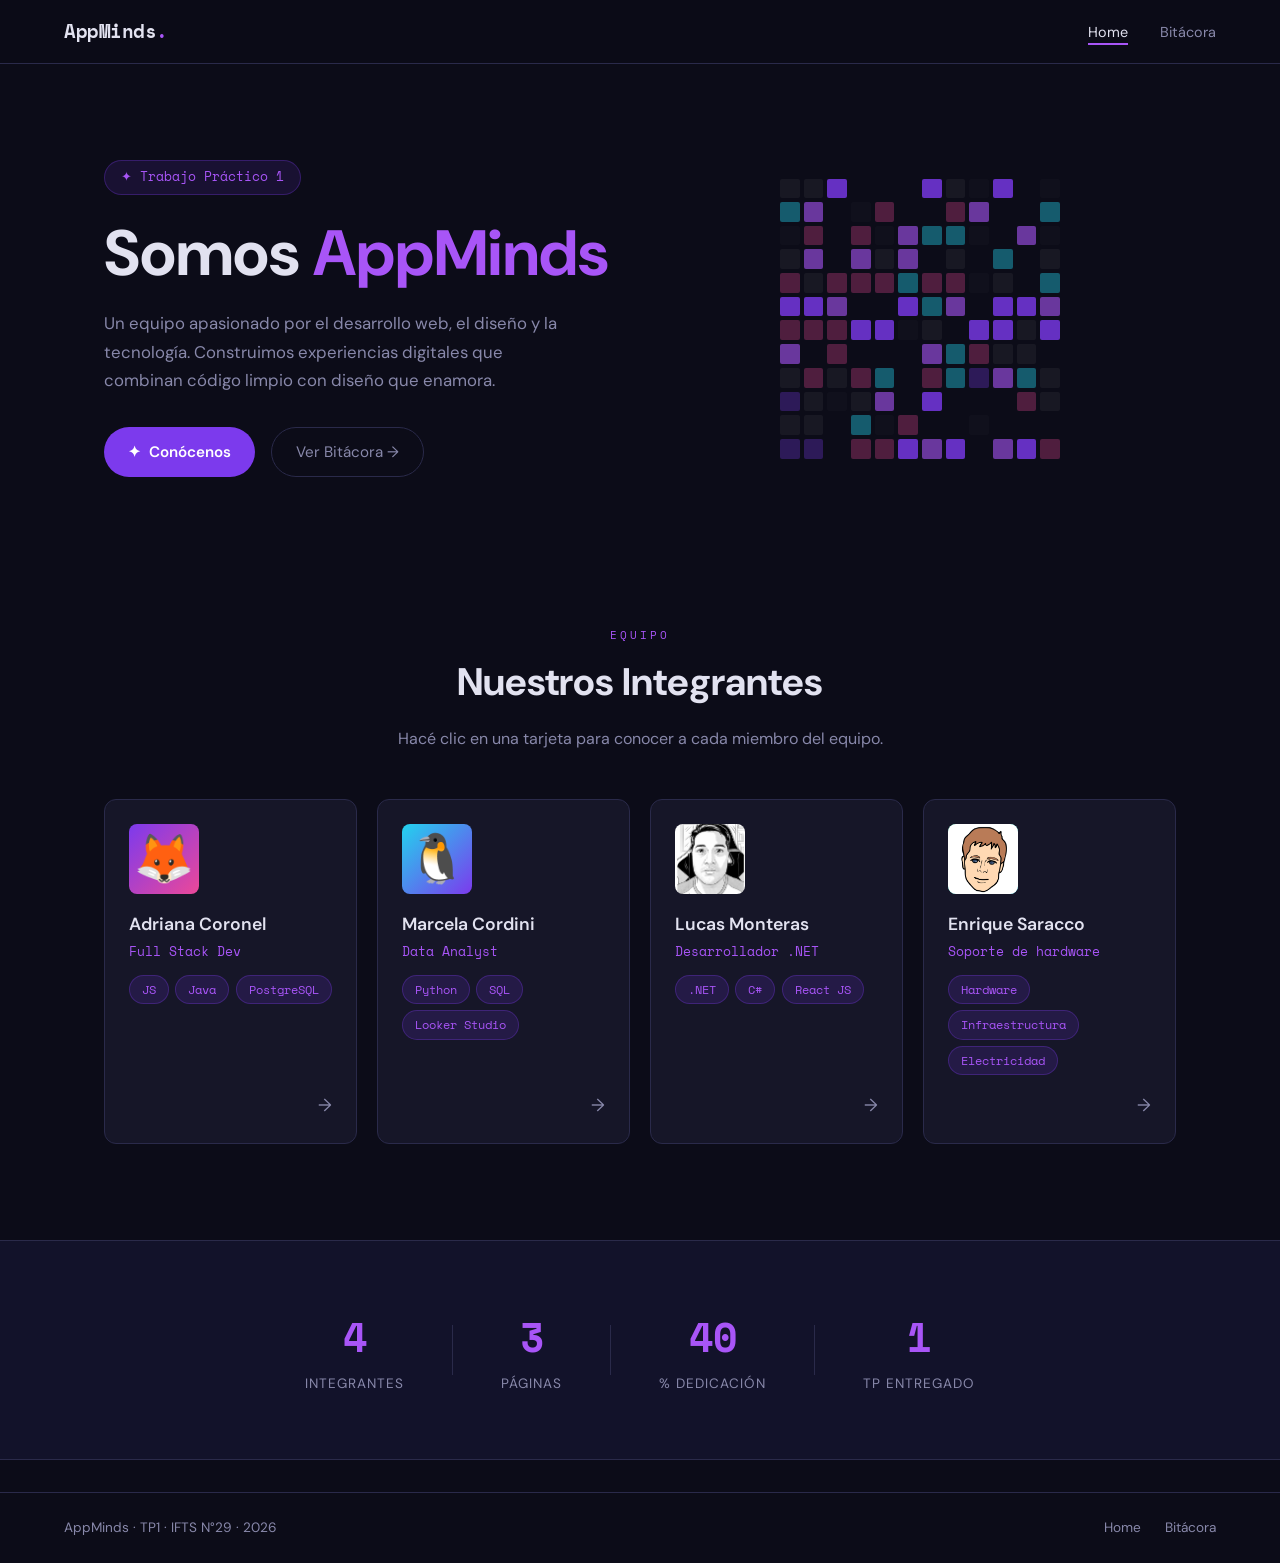
==== commit d6ddb90c: "ajustes en la portada" ====
--- a/index.html
+++ b/index.html
@@ -88,15 +88,15 @@
 
         <a href="lucas.html" class="member-card">
           <div class="member-avatar">
-            <div class="avatar-pixel av3"></div>
+            <div class="avatar-pixel av3"><img src="img/avatarLucas.jpeg" alt="Avatar Lucas Monteras" /></div>
           </div>
           <div class="member-info">
             <h3>Lucas Monteras</h3>
-            <span class="member-role">Full Stack Dev</span>
+            <span class="member-role">Desarrollador .NET</span>
             <div class="member-skills">
-              <span class="tag">JS</span>
-              <span class="tag">Node</span>
-              <span class="tag">SQL</span>
+              <span class="tag">.NET</span>
+              <span class="tag">C#</span>
+              <span class="tag">React JS</span>
             </div>
           </div>
           <span class="card-arrow">→</span>
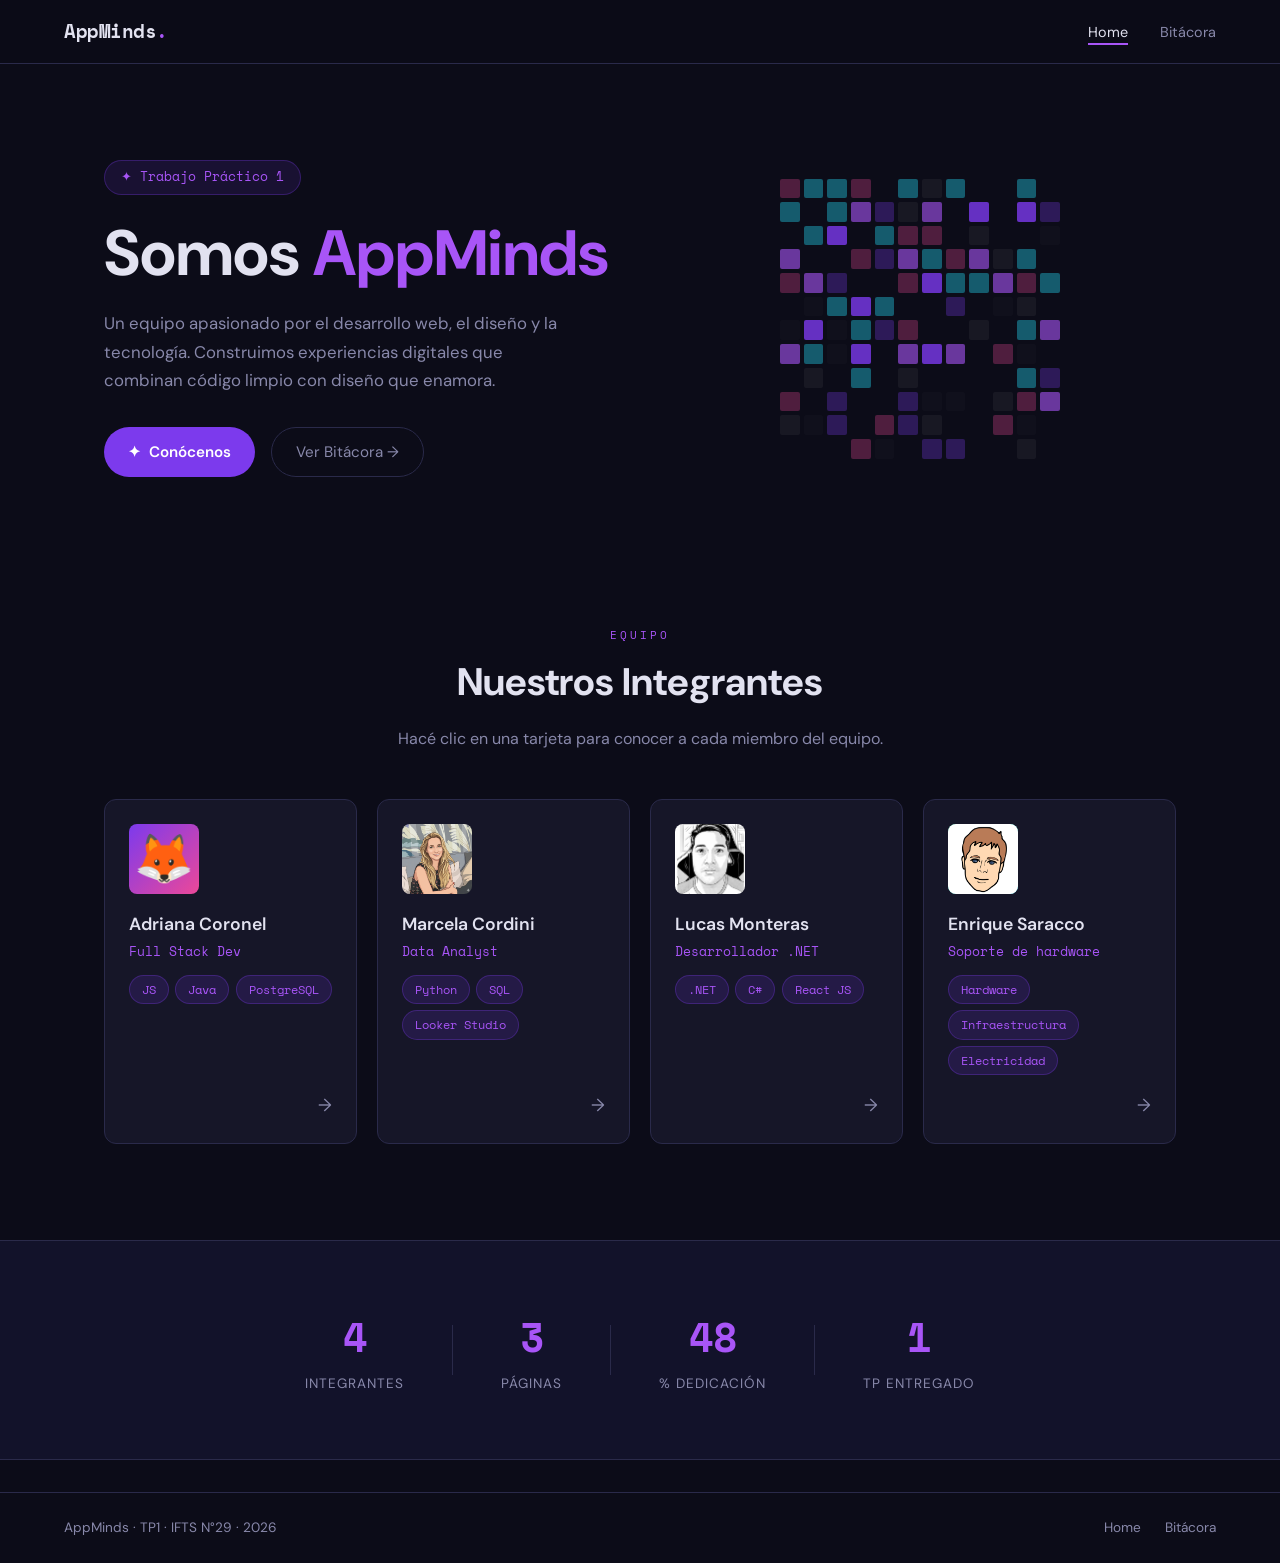
==== commit 196c4d92: "cambio foto perfil marcela en index" ====
--- a/index.html
+++ b/index.html
@@ -72,7 +72,9 @@
 
         <a href="marcela.html" class="member-card">
           <div class="member-avatar">
-            <div class="avatar-pixel av2">🐧</div>
+            <div class="avatar-pixel av2">
+              <img src="img/marcela/perfil.png" alt="Avatar Marcela Cordini" style="width: 100%; height: 100%; object-fit: cover;" />
+            </div>
           </div>
           <div class="member-info">
             <h3>Marcela Cordini</h3>
